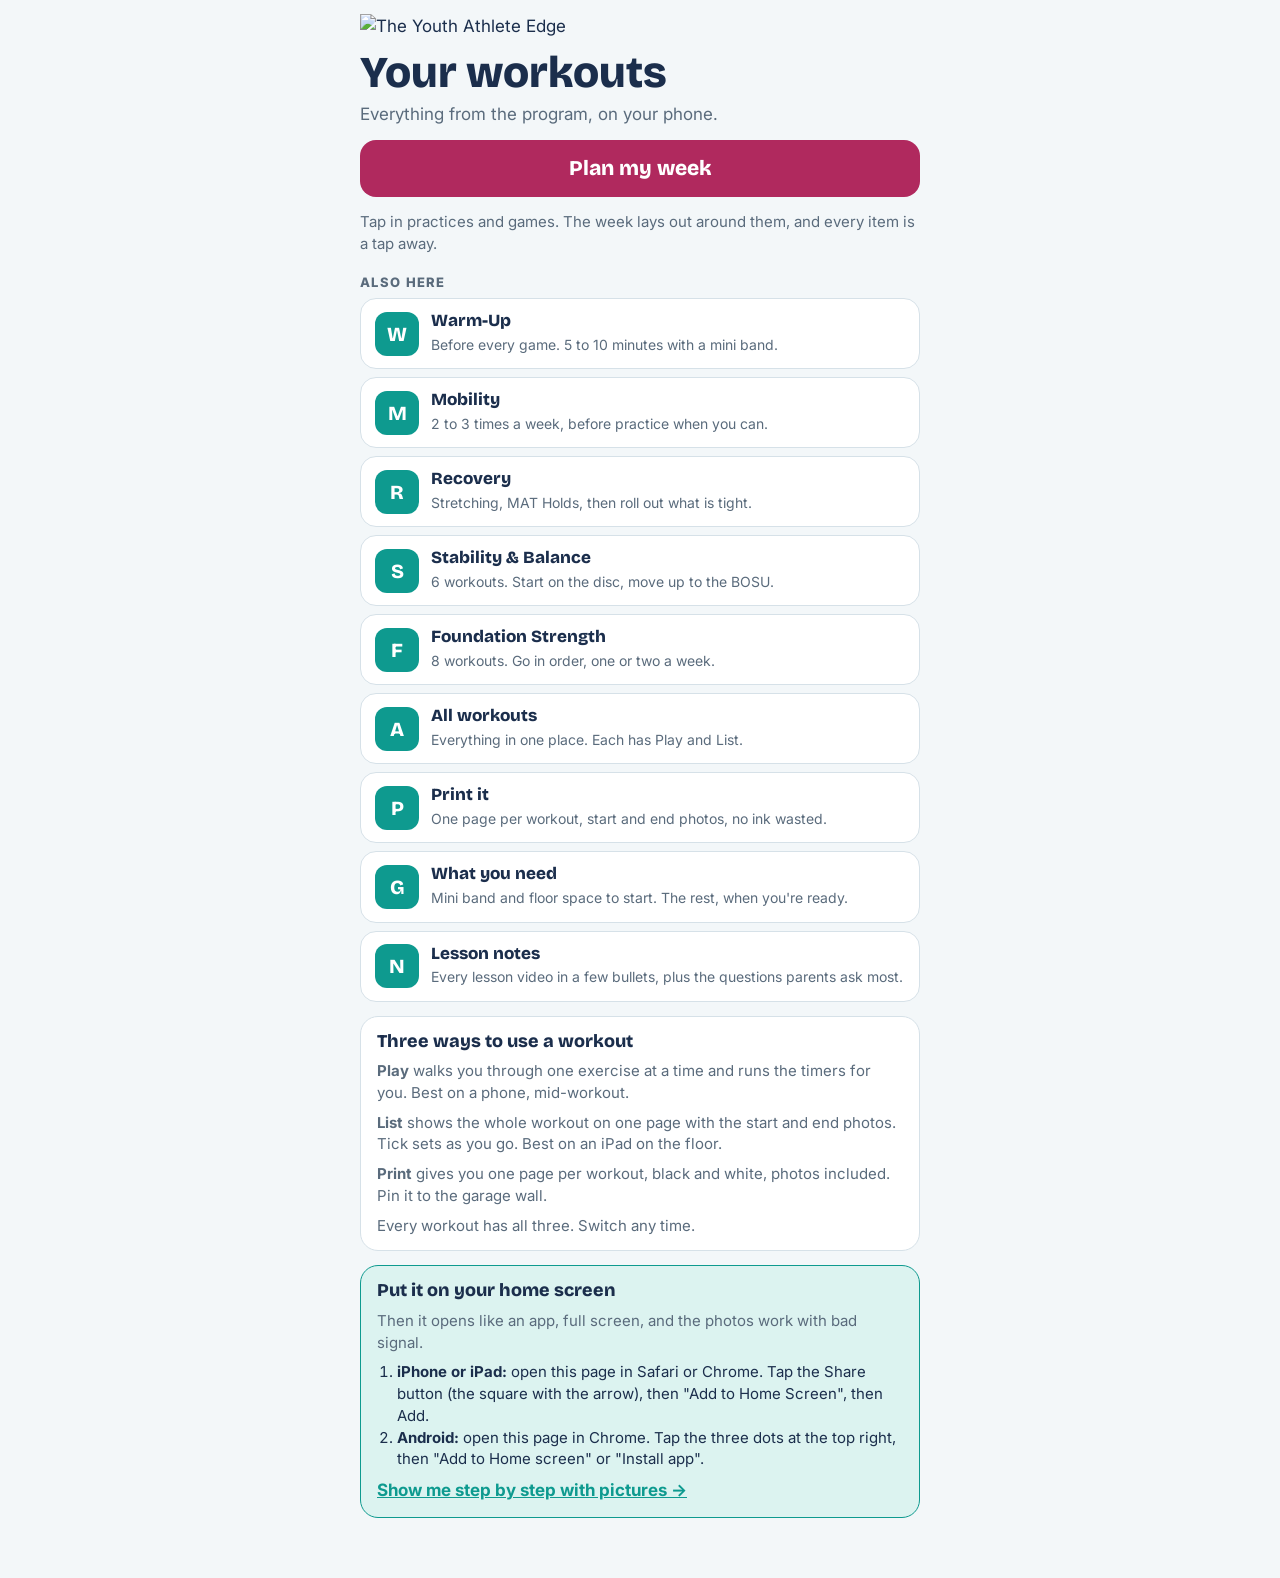
==== index.html @ 99992250 "Catalogue of the challenge materials, challenge data and exercise photos - docs/catalogue.md: what i" ====
<!doctype html>
<meta charset="utf-8">
<base target="_top">
<meta name="viewport" content="width=device-width, initial-scale=1, viewport-fit=cover">
<title>Youth Athlete Edge Workouts</title>
<link rel="manifest" href="manifest.json">
<meta name="theme-color" content="#0e9a8f">
<meta name="apple-mobile-web-app-capable" content="yes">
<meta name="apple-mobile-web-app-status-bar-style" content="default">
<meta name="apple-mobile-web-app-title" content="YAE">
<link rel="apple-touch-icon" href="icons/icon-180.png">
<link rel="preconnect" href="https://fonts.googleapis.com">
<link rel="stylesheet" href="https://fonts.googleapis.com/css2?family=Bricolage+Grotesque:opsz,wght@12..96,500;12..96,700;12..96,800&family=Inter:wght@400;500;600;700&display=swap">
<style>
/* Layout: one phone column. Sticky header with the group and workout pickers, then one card per exercise
   (or per circuit) that you work down; a rest timer appears inside the card you just ticked.
   Brand: Youth Athlete Edge. Navy ink, teal brand, coral for actions, yellow highlight. Bold condensed labels. */
:root{
  --bg:#f3f7f9; --card:#ffffff; --ink:#1b2e4c; --muted:#5a6b7c; --line:#d6e1e8;
  --brand:#0e9a8f; --brand-soft:#dcf3f0; --gold:#e6aa3e;
  --accent:#b0295e; --accent-ink:#ffffff; --accent-soft:#f7e3ea; --done:#0e9a8f; --done-soft:#dcf3f0;
  --display:"Bricolage Grotesque","Helvetica Neue",Arial,sans-serif;
  --body:"Inter","Helvetica Neue",Arial,sans-serif;
  --mono:"Inter","Helvetica Neue",Arial,sans-serif;
}
@media (prefers-color-scheme: dark){:root:not([data-theme="light"]){
  --bg:#0f1b2e; --card:#1b2b45; --ink:#eef4f8; --muted:#a4b4c4; --line:#2c3f5c;
  --brand:#4fcfc4; --brand-soft:#17403c; --gold:#f0c060;
  --accent:#e8558a; --accent-ink:#0f1b2e; --accent-soft:#3a1a2a; --done:#4fcfc4; --done-soft:#17403c; color-scheme:dark}}
:root[data-theme="dark"]{
  --bg:#0f1b2e; --card:#1b2b45; --ink:#eef4f8; --muted:#a4b4c4; --line:#2c3f5c;
  --brand:#4fcfc4; --brand-soft:#17403c; --gold:#f0c060;
  --accent:#e8558a; --accent-ink:#0f1b2e; --accent-soft:#3a1a2a; --done:#4fcfc4; --done-soft:#17403c; color-scheme:dark}
*{box-sizing:border-box}
body{margin:0;background:var(--bg);color:var(--ink);font:400 16px/1.5 var(--body);
  padding-left:max(16px,env(safe-area-inset-left,0px));padding-right:max(16px,env(safe-area-inset-right,0px));padding-block:0 120px}
body::before{content:"";position:fixed;inset:0 0 auto;height:env(safe-area-inset-top,0px);z-index:10;background:var(--bg)}
.wrap{max-width:560px;margin:0 auto;display:flex;flex-direction:column;gap:16px}
button{font:inherit;color:inherit;cursor:pointer}
button:focus-visible,a:focus-visible{outline:3px solid var(--accent);outline-offset:2px}

header.top{position:sticky;top:env(safe-area-inset-top,0px);z-index:5;background:var(--bg);padding-block:14px 10px;
  display:flex;flex-direction:column;gap:10px;border-bottom:1px solid var(--line)}
.eyebrow{font:700 12px/1.2 var(--mono);letter-spacing:.1em;text-transform:uppercase;color:var(--brand)}
.pick{display:flex;gap:6px;flex-wrap:wrap}
.pick button{border:1px solid var(--line);background:var(--card);border-radius:999px;padding:7px 12px;font:600 14px/1 var(--mono);letter-spacing:.06em;text-transform:uppercase}
.pick button[aria-pressed="true"]{background:var(--brand);color:#fff;border-color:var(--brand)}
.pick button.is-done::after{content:" ✓"}
.pick.nums{overflow-x:auto;flex-wrap:nowrap;padding-bottom:2px;scrollbar-width:none}
.pick.nums button{flex:none}
h1{font:800 clamp(28px,8vw,40px)/1.05 var(--display);margin:0;text-wrap:balance;letter-spacing:-.01em}
.toolrow{display:flex;gap:8px;align-items:center;flex-wrap:wrap}
.toolrow a.play{background:var(--accent);color:#fff;border-color:var(--accent)}
.toolrow a,.toolrow button.link{font:700 14px/1 var(--mono);letter-spacing:.06em;text-transform:uppercase;color:var(--brand);text-decoration:none;
  border:1px solid var(--line);background:var(--card);border-radius:999px;padding:8px 12px;display:inline-flex;gap:6px;align-items:center}

.intro{background:var(--card);border:1px solid var(--line);border-radius:18px;padding:14px 16px;display:flex;flex-direction:column;gap:10px}
.intro p{margin:0;color:var(--muted)}
.when{background:var(--brand-soft);color:var(--ink);border:1px solid var(--brand);border-radius:12px;padding:10px 12px;font-size:15px;line-height:1.4}
.when b{display:block;font:700 12px/1 var(--mono);letter-spacing:.12em;text-transform:uppercase;margin-bottom:4px;color:var(--brand)}
.intro p b{color:var(--ink)}
.plan{display:flex;flex-wrap:wrap;gap:6px}
.chip{font:600 14px/1 var(--mono);letter-spacing:.04em;background:var(--bg);border:1px solid var(--line);border-radius:8px;padding:6px 8px;font-variant-numeric:tabular-nums}
.chip.hot{background:var(--brand-soft);border-color:var(--brand);color:var(--brand)}
.gear{font-size:14px;color:var(--muted);margin:0}
.gear b{color:var(--ink)}

.ss{background:var(--card);border:1px solid var(--line);border-radius:20px;overflow:hidden}
.ss-head{display:flex;justify-content:space-between;align-items:baseline;padding:14px 16px 4px;gap:8px}
.ss-head h2{margin:0;font:800 18px/1.2 var(--display)}
.ss-head span{font-size:13px;color:var(--muted)}
.ss.complete{border-color:var(--done)}
.ss.complete .ss-head span{color:var(--done);font-weight:700}
.sec{padding:12px 16px 0;font:600 13px/1 var(--mono);letter-spacing:.12em;text-transform:uppercase;color:var(--muted)}
.ex{display:grid;grid-template-columns:minmax(0,1fr);gap:12px;padding:14px 16px;border-top:1px solid var(--line)}
.ex:first-of-type{border-top:0}
.ex .single{width:100%;aspect-ratio:16/9;object-fit:cover;border-radius:12px;background:var(--brand-soft)}
.pair{display:grid;grid-template-columns:1fr 1fr;gap:8px}
.pair figure{margin:0;position:relative}
.pair img{width:100%;height:auto;aspect-ratio:16/10;object-fit:cover;border-radius:12px;background:var(--brand-soft)}
.pair figcaption{position:absolute;left:6px;top:6px;font:700 10px/1 var(--mono);letter-spacing:.1em;text-transform:uppercase;
  background:rgba(20,38,58,.78);color:#fff;padding:4px 6px;border-radius:5px}
.ex .info{min-width:0;display:flex;flex-direction:column;gap:8px}
.ex h3{margin:0;font:700 17px/1.25 var(--display)}
.code{display:inline-block;font:700 14px/1 var(--mono);color:#fff;background:var(--accent);border-radius:6px;padding:4px 6px;margin-right:8px;letter-spacing:.04em;vertical-align:2px}
.meta{display:flex;flex-wrap:wrap;gap:6px}
.note{font-size:14px;color:var(--muted);margin:0}
.row{display:flex;flex-wrap:wrap;align-items:center;justify-content:space-between;gap:8px}
.sets{display:flex;gap:8px;flex-wrap:wrap}
.sets button{min-width:44px;height:44px;padding:0 12px;border-radius:12px;border:2px solid var(--line);background:var(--bg);font:600 14px/1 var(--mono);white-space:nowrap}
.sets button[aria-pressed="true"]{background:var(--done);border-color:var(--done);color:#fff}
.links{display:flex;gap:12px;flex-wrap:wrap}
.swaprow{display:flex;flex-direction:column;gap:4px;align-items:flex-start}
.swaprow small{font-size:12px;color:var(--brand);font-weight:700}
.swap{border:1px dashed var(--brand);background:transparent;color:var(--brand);border-radius:999px;padding:8px 12px;font:700 13px/1.2 var(--mono);letter-spacing:.04em;text-align:left}
.swap.on{background:var(--brand);color:#fff;border-style:solid}
.ex.swapped .code{background:var(--brand)}
.demo{font-weight:700;font-size:14px;color:var(--accent);text-decoration:none;display:inline-flex;align-items:center;gap:6px;border:0;background:none;padding:6px 0}
.demo.alt{color:var(--brand)}
.embed{grid-column:1/-1;aspect-ratio:16/9;max-width:100%;border-radius:12px;overflow:hidden;background:#000}
.embed iframe{width:100%;height:100%;border:0}
.intro-embed{margin-top:-2px}

.finish{border:0;background:var(--accent);color:var(--accent-ink);border-radius:12px;padding:18px;font:700 19px/1 var(--mono);letter-spacing:.12em;text-transform:uppercase}
.finish:disabled{opacity:.45;cursor:default}
.week{text-align:center;color:var(--muted);font-size:14px;margin:0}
.week b{color:var(--brand)}
.done-card{background:var(--done-soft);border:1px solid var(--done);border-radius:20px;padding:20px;display:flex;flex-direction:column;gap:6px}
.done-card h2{margin:0;font:800 26px/1.1 var(--display);color:var(--brand)}
.done-card p{margin:0}
.done-card button{align-self:flex-start;border:1px solid var(--brand);background:transparent;color:var(--brand);border-radius:10px;padding:8px 12px;font-weight:700;margin-top:6px}

.rest{grid-column:1/-1;position:relative;overflow:hidden;background:var(--brand);color:#fff;border-radius:14px;
  padding:14px 14px 12px;display:flex;align-items:center;gap:12px;flex-wrap:wrap}
.restwrap .rest{border-radius:20px;padding:18px 16px 16px}
.restwrap .rest .t{font-size:52px}
.rest.hold{background:var(--ink)}
.rest .t{font:700 40px/1 var(--mono);font-variant-numeric:tabular-nums;min-width:2.4ch}
.rest .lbl{flex:1;min-width:120px;font-size:14px;font-weight:700}
.rest .lbl small{display:block;opacity:.8;font-weight:400}
.rest .btns{display:flex;gap:8px;flex:none}
.rest button{border:1px solid currentColor;background:transparent;color:inherit;border-radius:12px;padding:10px 14px;font-weight:700;white-space:nowrap}
.bar{position:absolute;left:0;top:0;height:4px;background:var(--gold);transition:width 1s linear}
.nudge{background:var(--card);border:1px solid var(--line);border-radius:20px;padding:14px 16px;display:flex;flex-direction:column;gap:6px}
.nudge b{font:700 12px/1 var(--mono);letter-spacing:.12em;text-transform:uppercase;color:var(--brand)}
.nudge>a{font:800 22px/1.1 var(--display);color:var(--ink);text-decoration:none}
.nudge small{color:var(--muted);font-size:14px}
.nudge .minis{display:flex;gap:8px;flex-wrap:wrap;margin-top:4px}
.nudge .minis a{font:700 13px/1 var(--mono);letter-spacing:.06em;text-transform:uppercase;color:var(--brand);text-decoration:none;border:1px solid var(--line);border-radius:999px;padding:7px 10px}
.howto{background:var(--card);border:1px solid var(--line);border-radius:20px;padding:16px 18px;display:flex;flex-direction:column;gap:8px}
.howto h2{margin:0;font:800 20px/1.15 var(--display)}
.howto ol{margin:0;padding-left:20px;display:flex;flex-direction:column;gap:6px;font-size:15px}
.howto ol b{font-family:var(--mono);font-weight:700;letter-spacing:.04em}
.howto .got{align-self:flex-start;border:0;background:var(--brand);color:#fff;border-radius:12px;padding:10px 16px;font-weight:700;margin-top:4px}
.howto-link{align-self:flex-start;border:0;background:none;color:var(--accent);font-weight:700;padding:0;text-decoration:underline}
.err{background:var(--accent-soft);border-radius:14px;padding:14px}
@media (prefers-reduced-motion:reduce){.bar{transition:none}}
a.back{font:700 13px/1 var(--body,var(--mono));letter-spacing:.06em;text-transform:uppercase;color:var(--brand);text-decoration:none;display:inline-block;margin-bottom:4px}
</style>

<div class="wrap">
  <header class="top">
    <a class="back" href="start.html">← Home</a>
    <span class="eyebrow" id="eyebrow">Youth Athlete Edge</span>
    <div class="pick nums" id="groupPick" aria-label="Workout type"></div>
    <h1 id="title">Loading…</h1>
    <div class="pick nums" id="workoutPick" aria-label="Workout"></div>
  </header>

  <section id="nudge"></section>
  <section id="howto"></section>
  <section class="intro" id="intro"></section>
  <main id="workout" class="wrap" style="gap:14px"></main>
  <p class="week" id="week"></p>
</div>

<script>
const EMBED_OK=!/claude|anthropic/i.test(location.hostname) && location.protocol!=='file:';
const state={data:null,group:null,workout:null,lock:'none',open:new Set(),justOpened:null};
const $=s=>document.querySelector(s);
const store={
  get(k,d){try{const v=localStorage.getItem(k);return v?JSON.parse(v):d}catch(e){return d}},
  set(k,v){try{localStorage.setItem(k,JSON.stringify(v))}catch(e){}}
};
const key=()=>`yae:${state.workout}`;
function weekStart(){const d=new Date();d.setHours(0,0,0,0);d.setDate(d.getDate()-((d.getDay()+6)%7));return d.getTime()}
function weekLog(){return store.get('yae:log',[]).filter(t=>t.t>=weekStart()&&t.id!=='recovery')}
function esc(s){return String(s??'').replace(/[&<>"]/g,c=>({'&':'&amp;','<':'&lt;','>':'&gt;','"':'&quot;'}[c]))}
function groupOf(id){return state.data.groups.find(g=>g.id===id)}
function workoutOf(id){for(const g of state.data.groups){const w=g.workouts.find(w=>w.id===id);if(w)return w}return null}
function shortName(w,g){const m=w.name.match(/(\d+)$/);return g.workouts.length>1&&m?m[1]:w.name}

// Equipment, worked out from the exercise names so the list never drifts from the workout.
const GEAR=[[/bosu/i,'BOSU'],[/dyna disc|on disc/i,'Dyna Disc'],[/stability ball/i,'stability ball'],[/band/i,'band'],
  [/slider/i,'sliders'],[/med ball/i,'medicine ball'],[/foam roller/i,'foam roller'],[/deadlift|dumbbell/i,'dumbbells']];
function gearFor(w){const names=w.blocks.flatMap(b=>b.exercises.map(e=>e.name)).join(' ');return GEAR.filter(([re])=>re.test(names)).map(([,n])=>n)}

async function load(){
  if(state.data) return state.data;
  const r=await fetch('data/yae.json');
  if(!r.ok) throw new Error('did not load');
  return state.data=await r.json();
}
// "Next for you": the Foundation or Stability workout after the last one finished on this phone.
function nudgeHTML(d){
  const log=store.get('yae:log',[]);
  const last=[...log].reverse().find(x=>/^(foundation|stability)-/.test(x.id||''));
  const grp=g=>d.groups.find(x=>x.id===g);
  let id,why;
  if(!last){id='foundation-1';why='Nothing done yet on this phone. Start with Foundation 1, or do the ten-minute first session.'}
  else{const [g,n]=last.id.split('-');const list=grp(g).workouts;const i=list.findIndex(w=>w.id===last.id);id=list[(i+1)%list.length].id;
    const when=new Date(last.t);const days=Math.round((Date.now()-last.t)/864e5);
    why=`You did ${esc(last.name)} ${days===0?'today':days===1?'yesterday':days+' days ago'}.`}
  const w=workoutOf(id);
  return `<div class="nudge"><b>Next for you</b><a href="play.html#${esc(id)}">▶ ${esc(w.name)}</a><small>${why}</small>
    <span class="minis"><a href="start.html">Home</a><a href="week.html">My week</a><a href="gear.html">What you need</a></span></div>`;
}
function howtoHTML(w){
  if(store.get('yae:howto',false)) return `<button class="howto-link" data-howto="show">How this works</button>`;
  const c=w.blocks[0].exercises.map(e=>e.code), first=c[0], last=c[c.length-1], multi=w.blocks.length>1;
  const steps=w.circuit
    ?`<li>Do ${c.map(x=>`<b>${esc(x)}</b>`).join(', then ')}, one after the other. That's one round.</li>
      <li>After <b>${esc(last)}</b>, tap <b>Set 1</b> under ${esc(last)}. A rest timer appears below the circuit. Only the last exercise starts the timer.</li>
      <li>When it hits zero, go back to <b>${esc(first)}</b> for round 2.${multi?` Then do the same for <b>${esc(w.blocks[1].label)}</b>.`:''}</li>
      <li>Tap a set again to untick it. When every set is ticked, press Finish.</li>`
    :`<li>Do the exercises in order. Tap <b>Set 1</b> when you finish a set.</li>
      <li>Tap <b>Watch demo</b> if you forget how one goes.</li>
      <li>Tap a set again to untick it. When every set is ticked, press Finish.</li>`;
  return `<div class="howto"><h2>How this works</h2><ol>${steps}</ol><p style="margin:0;font-size:15px;color:var(--muted)">Rather be walked through it? Tap <b>Play it step by step</b> just below. Need paper? Tap <b>Print</b>.</p><button class="got" data-howto="hide">Got it</button></div>`;
}
function holdSeconds(e,w){
  const m=(e.note||'').match(/(\d+)(?:-(\d+))?[\s-]*(?:second|sec\b)/i)||(w.how||'').match(/hold each rep for (\d+)\s*second/i);
  return m?+(m[2]||m[1]):0;
}
function restHTML(){
  if(!rest) return '';
  return `<div class="rest ${rest.kind}" id="rest" role="timer" aria-live="off"><div class="bar" id="bar" style="width:${rest.total?100*(rest.total-rest.left)/rest.total:0}%"></div>
    <div class="t" id="tLeft">${Math.max(rest.left,0)}</div><div class="lbl">${rest.kind==='hold'?'Hold':'Rest'}<small>${esc(rest.label)}</small></div>
    <div class="btns">${rest.kind==='hold'?'':'<button data-rest="plus">+15s</button>'}<button data-rest="skip">${rest.kind==='hold'?'Stop':'Skip rest'}</button></div></div>`;
}

async function render(){
  let d;
  try{d=await load()}catch(e){$('#workout').innerHTML=`<div class="err">The workouts didn't load. Check your connection and refresh the page.</div>`;return}
  const g=groupOf(state.group), w=workoutOf(state.workout);
  $('#eyebrow').textContent=`Youth Athlete Edge · ${g.name}`;
  $('#title').textContent=w.name;
  $('#groupPick').innerHTML=state.lock==='none'?d.groups.map(x=>`<button aria-pressed="${x.id===g.id}" data-group="${x.id}">${esc(x.name)}</button>`).join(''):'';
  $('#workoutPick').innerHTML=(state.lock!=='workout'&&g.workouts.length>1)?g.workouts.map(x=>{
    const done=store.get(`yae:${x.id}`,{}).finished;
    return `<button aria-pressed="${x.id===w.id}" data-workout="${x.id}" class="${done?'is-done':''}">Workout ${esc(shortName(x,g))}</button>`}).join(''):'';

  const gear=gearFor(w);
  const swaps=store.get(key()+':swaps',{});
  const gv=g.video&&EMBED_OK?(state.openVid.intro===g.video?`<button class="demo" data-embed="${esc(g.video)}" data-code="intro">✕ Close video</button><div class="embed intro-embed"><iframe src="https://www.youtube-nocookie.com/embed/${esc(g.video)}?rel=0&modestbranding=1&playsinline=1&autoplay=1" title="${esc(g.name)} explained" allow="autoplay; encrypted-media; picture-in-picture" allowfullscreen></iframe></div>`:`<button class="demo" data-embed="${esc(g.video)}" data-code="intro">▶ Watch Michelle explain this</button>`):(g.video?`<a class="demo" href="https://www.youtube.com/watch?v=${esc(g.video)}" target="_blank" rel="noopener">▶ Watch Michelle explain this</a>`:'');
  $('#intro').innerHTML=`<div class="when"><b>When to do this</b>${esc(g.when||'')}</div>${gv}<div class="plan"><span class="chip hot">${esc(w.setsLabel)}</span>${w.reps?`<span class="chip hot">${esc(w.reps)} reps</span>`:''}${w.restLabel?`<span class="chip hot">Rest ${esc(w.restLabel)}</span>`:''}</div>
    <p><b>How:</b> ${esc(w.how)}</p>${w.when?`<p><b>When:</b> ${esc(w.when)}</p>`:''}${w.tip?`<p><b>Make it yours:</b> ${esc(w.tip)}</p>`:''}
    ${gear.length?`<p class="gear"><b>You need:</b> ${esc(gear.join(', '))}</p>`:''}
    <div class="toolrow">${(()=>{const d=w.blocks.flatMap(b=>b.exercises).filter(e=>e.swap&&e.swap.default);if(!d.length)return '';const on=d.every(e=>swaps[e.code]);return `<button class="link" data-swapall="${on?'off':'on'}">⇄ ${on?'Take the stability swaps out':`Add stability (swaps ${d.length})`}</button>`})()}<a href="play.html#${esc(w.id)}" class="play">▶ Play it step by step</a><a href="print.html#${esc(w.id)}" target="_blank" rel="noopener">🖨 Print this workout</a></div>`;
  $('#howto').innerHTML=howtoHTML(w);
  $('#nudge').innerHTML=state.lock==='none'?nudgeHTML(d):'';

  const saved=store.get(key(),{ticks:{}});
  let allDone=true, shownSec='';
  let html=w.blocks.map(s=>{
    const n=s.exercises.length, kind=n===2?'Superset':n>=3?'Circuit':'';
    const complete=s.exercises.every(e=>(saved.ticks[e.code]||[]).filter(Boolean).length>=w.sets);
    if(!complete) allDone=false;
    const head=w.circuit
      ?`<div class="ss-head"><h2>${s.label==='Circuit'?'Circuit':`${esc(s.label)} · ${kind}`}</h2><span>${complete?'Done':`${w.setsLabel}, back to back`}</span></div>`
      :(s.exercises[0].section&&s.exercises[0].section!==shownSec?(shownSec=s.exercises[0].section,`<div class="sec">${esc(shownSec)}</div>`):'');
    return `<section class="ss ${complete?'complete':''}">${head}`+
    s.exercises.map((e0,ei)=>{
      const sw=e0.swap, swapped=!!(sw&&swaps[e0.code]);
      const e=swapped?{...sw,code:e0.code}:e0;
      const t=saved.ticks[e.code]||[];
      const btns=Array.from({length:w.sets},(_,i)=>`<button aria-pressed="${!!t[i]}" aria-label="Set ${i+1} of ${esc(e.name)}" data-tick="${e.code}" data-i="${i}">Set ${i+1}</button>`).join('');
      const vids=[{label:'Watch demo',video:e.video,cls:''},...(e.alts||[]).map(a=>({label:a.label,video:a.video,cls:'alt'}))].filter(v=>v.video);
      const links=vids.length?vids.map(v=>EMBED_OK
        ?`<button class="demo ${v.cls}" data-embed="${esc(v.video)}" data-code="${e.code}">${state.openVid[e.code]===v.video?'✕ Close':'▶ '+esc(v.label)}</button>`
        :`<a class="demo ${v.cls}" href="https://www.youtube.com/watch?v=${esc(v.video)}" target="_blank" rel="noopener">▶ ${esc(v.label)}</a>`).join('')
        :`<span class="note">Demo video coming soon</span>`;
      const hold=holdSeconds(e,w);
      const pair=e.startPhoto&&e.endPhoto;
      const pic=pair
        ?`<div class="pair"><figure><img src="${esc(e.startPhoto)}" alt="Start position for ${esc(e.name)}" loading="lazy"><figcaption>Start</figcaption></figure><figure><img src="${esc(e.endPhoto)}" alt="End position for ${esc(e.name)}" loading="lazy"><figcaption>End</figcaption></figure></div>`
        :(e.photo?`<img class="single" src="${esc(e.photo)}" alt="${esc(e.name)}" loading="lazy">`:'');
      const vid=state.openVid[e.code];
      const swapBtn=sw?`<div class="swaprow"><button class="swap ${swapped?'on':''}" data-swap="${e.code}">⇄ ${swapped?`Back to ${esc(e0.name)}`:`Swap for stability: ${esc(sw.name)}`}</button>${swapped?`<small>Stability swap · from ${esc(sw.from||'Stability')}</small>`:''}</div>`:'';
      return `<div class="ex ${swapped?'swapped':''}" id="ex-${e.code}">
        ${pic}
        <div class="info"><h3><span class="code">${esc(e.code)}</span>${esc(e.name)}</h3>
          <div class="meta">${w.reps?`<span class="chip">${esc(w.reps)} reps</span>`:''}${e.note?`<span class="chip">${esc(e.note)}</span>`:''}</div>
          <div class="row"><div class="sets">${btns}${hold?`<button data-hold="${e.code}" data-sec="${hold}">⏱ ${hold}s hold</button>`:''}</div></div>
          <div class="links">${links}</div>${swapBtn}
        </div>
        ${vid&&EMBED_OK?`<div class="embed"><iframe src="https://www.youtube-nocookie.com/embed/${esc(vid)}?rel=0&modestbranding=1&playsinline=1${state.justOpened===e.code?'&autoplay=1':''}" title="${esc(e.name)} demo" allow="autoplay; encrypted-media; picture-in-picture" allowfullscreen></iframe></div>`:''}
        ${rest&&rest.kind==='hold'&&rest.code===e.code?restHTML():''}
        </div>`}).join('')+`</section>`+(rest&&rest.kind==='rest'&&rest.block===s.label?`<section class="restwrap">${restHTML()}</section>`:'')}).join('');
  state.justOpened=null;

  if(saved.finished){
    html=`<div class="done-card"><h2>${esc(w.name)} is done</h2><p>Nice work. Drink some water and stretch it out.</p><button data-reset="1">Do it again another day</button></div>`+html;
  }else{
    html+=`<button class="finish" id="finish" ${allDone?'':'disabled'}>${allDone?'Finish workout':'Tick every set to finish'}</button>`;
  }
  $('#workout').innerHTML=html;
  const log=weekLog();
  $('#week').innerHTML=`<b>${log.length}</b> workout${log.length===1?'':'s'} done this week`+(log.length?`: ${esc(log.map(x=>x.name).join(', '))}`:'');
}

let timer=null,rest=null;   // rest = {code, left, total, label, kind, ends} while a rest or hold timer is running
function beep(){
  try{const c=new (window.AudioContext||window.webkitAudioContext)();const g=c.createGain();g.connect(c.destination);g.gain.value=.25;
    const o=c.createOscillator();o.connect(g);o.frequency.value=880;o.start();o.stop(c.currentTime+.18);
    const o2=c.createOscillator();o2.connect(g);o2.frequency.value=1175;o2.start(c.currentTime+.22);o2.stop(c.currentTime+.45)}catch(e){}
  try{navigator.vibrate&&navigator.vibrate([150,80,150])}catch(e){}
}
// Counts on the clock, so a locked phone comes back to the right number.
function startRest(code,sec,label,kind='rest',block=null){
  clearInterval(timer);rest={code,block,left:sec,total:sec,label,kind,ends:Date.now()+sec*1000};
  timer=setInterval(()=>{rest.left=Math.ceil((rest.ends-Date.now())/1000);tick();if(rest.left<=0){beep();stopRest(true)}},250);
}
function tick(){
  const t=$('#tLeft'),b=$('#bar');if(!t||!rest)return;
  t.textContent=Math.max(rest.left,0);b.style.width=(rest.total?100*(rest.total-rest.left)/rest.total:0)+'%';
}
function stopRest(rerender){clearInterval(timer);timer=null;rest=null;if(rerender)render()}
state.openVid={};

document.addEventListener('visibilitychange',()=>{if(!document.hidden&&rest)tick()});
document.addEventListener('click',e=>{
  const b=e.target.closest('button');if(!b)return;
  if(b.dataset.group){const g=groupOf(b.dataset.group);state.group=g.id;state.workout=g.workouts[0].id;stopRest();render();return}
  if(b.dataset.workout){state.workout=b.dataset.workout;stopRest();render();return}
  if(b.dataset.tick){
    const w=workoutOf(state.workout);
    const s=store.get(key(),{ticks:{}});const arr=s.ticks[b.dataset.tick]||[];const i=+b.dataset.i;
    arr[i]=!arr[i];s.ticks[b.dataset.tick]=arr;store.set(key(),s);
    if(arr[i]){
      const grp=w.blocks.find(g=>g.exercises.some(x=>x.code===b.dataset.tick));
      const ex=grp.exercises.find(x=>x.code===b.dataset.tick);
      const last=grp.exercises[grp.exercises.length-1].code===ex.code;
      const secs=last?+w.restSeconds||0:0;
      if(secs>0){
        const more=i+1<w.sets;
        startRest(ex.code,secs,w.circuit
          ?(more?`Round ${i+1}${grp.label==='Circuit'?'':' of '+grp.label} done · then back to ${grp.exercises[0].code} for round ${i+2}`:`Round ${i+1}${grp.label==='Circuit'?'':' of '+grp.label} done · that was the last one`)
          :(more?`Set ${i+1} done · then set ${i+2}`:`Set ${i+1} done · last one`),'rest',grp.label);
      }
    }
    render();return;
  }
  if(b.dataset.hold){startRest(b.dataset.hold,+b.dataset.sec,'Hold it steady','hold');render();return}
  if(b.dataset.rest){
    if(b.dataset.rest==='skip'){stopRest(true);return}
    if(rest){rest.ends+=15000;rest.total+=15;rest.left+=15;tick()}return;
  }
  if(b.dataset.howto){store.set('yae:howto',b.dataset.howto==='hide');render();return}
  if(b.dataset.embed){
    const c=b.dataset.code;
    if(state.openVid[c]===b.dataset.embed)delete state.openVid[c];else{state.openVid[c]=b.dataset.embed;state.justOpened=c}
    render();return;
  }
  if(b.dataset.swap){const sw=store.get(key()+':swaps',{});sw[b.dataset.swap]=!sw[b.dataset.swap];store.set(key()+':swaps',sw);delete state.openVid[b.dataset.swap];render();return}
  if(b.dataset.swapall){const w=workoutOf(state.workout);const sw=store.get(key()+':swaps',{});
    w.blocks.flatMap(x=>x.exercises).filter(e=>e.swap&&e.swap.default).forEach(e=>{sw[e.code]=b.dataset.swapall==='on'});
    store.set(key()+':swaps',sw);render();return}
  if(b.dataset.reset){store.set(key(),{ticks:{}});stopRest();render();return}
  if(b.id==='finish'&&!b.disabled){
    const w=workoutOf(state.workout);
    const s=store.get(key(),{ticks:{}});s.finished=Date.now();store.set(key(),s);
    const log=store.get('yae:log',[]);log.push({t:Date.now(),id:w.id,name:w.name});store.set('yae:log',log.slice(-200));
    stopRest();render();window.scrollTo({top:0,behavior:'smooth'});return;
  }
});
// #foundation-1 in a lesson link shows only that workout. #foundation shows the eight Foundation workouts with a picker.
// #all shows everything. No hash at all means someone typed the bare address, so send them to the home page.
if(!location.hash&&window.top===window.self)location.replace('start.html');
async function readHash(){
  const d=await load();
  const h=decodeURIComponent(location.hash.replace(/^#/,'')).toLowerCase();
  const w=workoutOf(h), g=groupOf(h);
  if(w){state.group=w.group;state.workout=w.id;state.lock='workout'}
  else if(g){state.group=g.id;state.workout=g.workouts[0].id;state.lock='group'}
  else{state.group=d.groups[0].id;state.workout=d.groups[0].workouts[0].id;state.lock='none'}
}
readHash().then(render);
window.addEventListener('hashchange',()=>{readHash().then(()=>{stopRest();render()})});
</script>
<script>if('serviceWorker' in navigator&&location.protocol==='https:')navigator.serviceWorker.register('sw.js').catch(()=>{});</script>
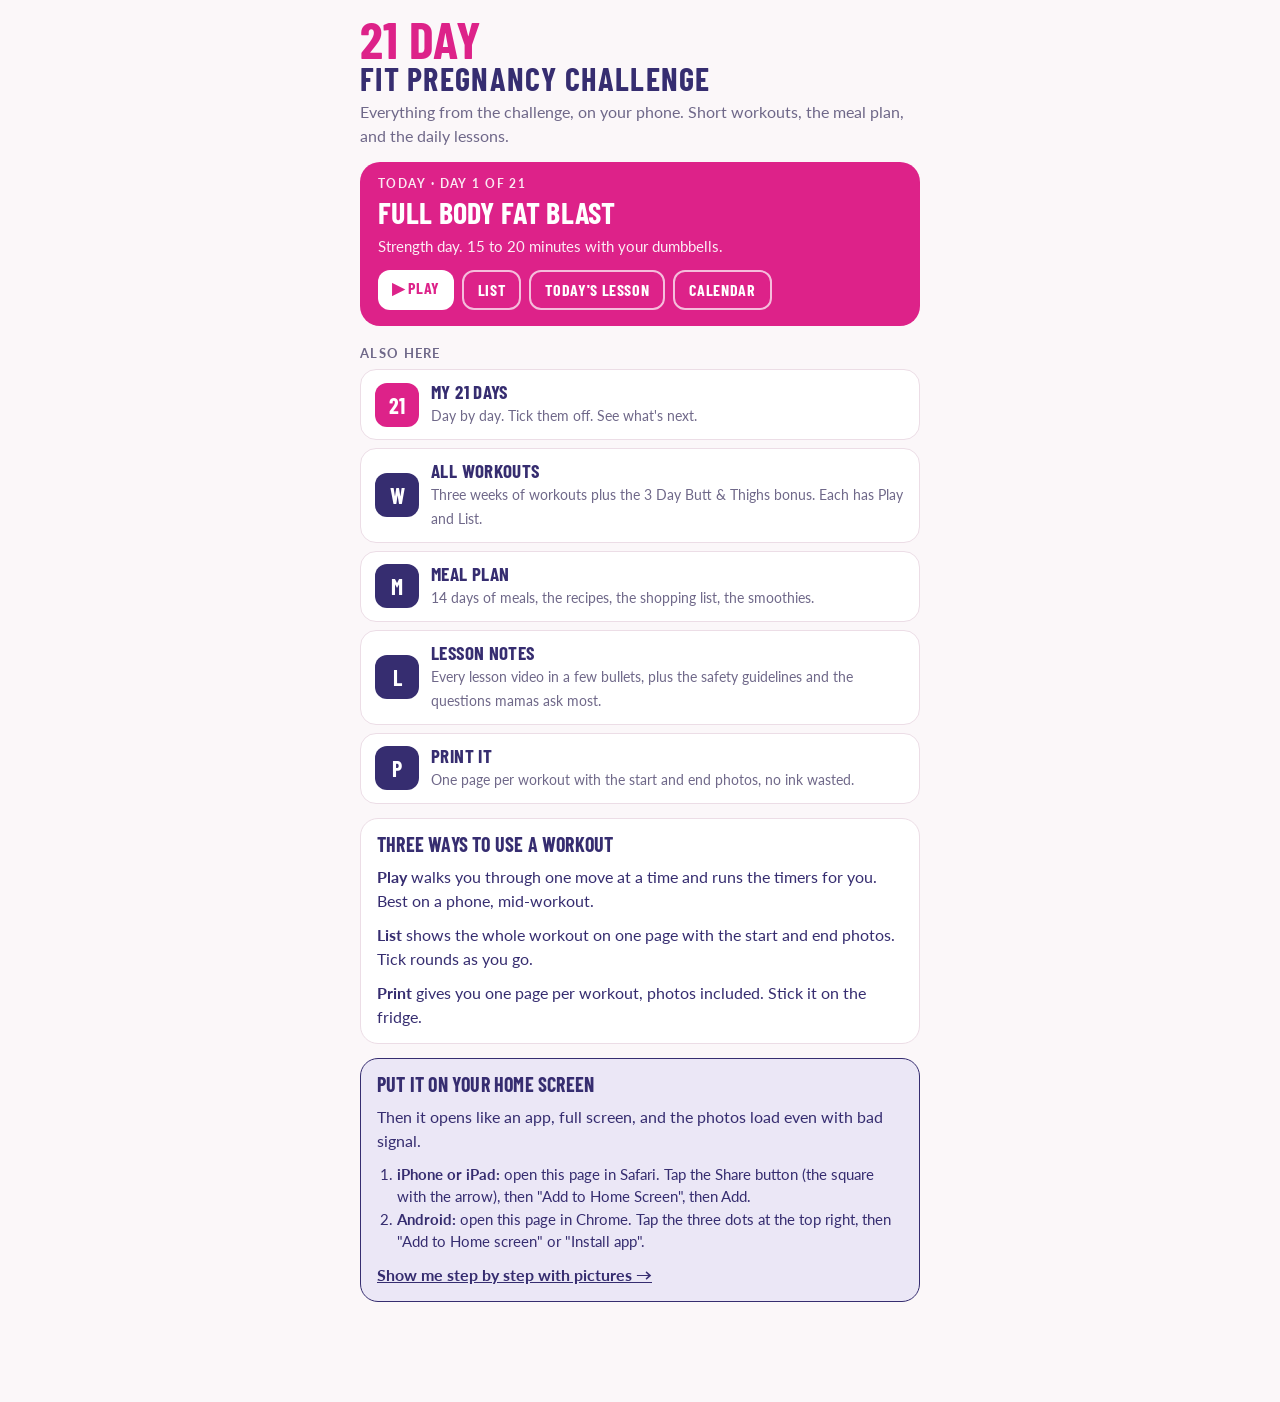
==== commit 7bf755fa: "21 Day Challenge player: calendar, list, play, meals, lessons, print, install - app.css and app.js s" ====
--- a/index.html
+++ b/index.html
@@ -2,147 +2,87 @@
 <meta charset="utf-8">
 <base target="_top">
 <meta name="viewport" content="width=device-width, initial-scale=1, viewport-fit=cover">
-<title>Youth Athlete Edge Workouts</title>
+<title>Workouts · 21 Day Fit Pregnancy Challenge</title>
 <link rel="manifest" href="manifest.json">
-<meta name="theme-color" content="#0e9a8f">
+<meta name="theme-color" content="#dd2289">
 <meta name="apple-mobile-web-app-capable" content="yes">
 <meta name="apple-mobile-web-app-status-bar-style" content="default">
-<meta name="apple-mobile-web-app-title" content="YAE">
+<meta name="apple-mobile-web-app-title" content="21 Day">
 <link rel="apple-touch-icon" href="icons/icon-180.png">
 <link rel="preconnect" href="https://fonts.googleapis.com">
-<link rel="stylesheet" href="https://fonts.googleapis.com/css2?family=Bricolage+Grotesque:opsz,wght@12..96,500;12..96,700;12..96,800&family=Inter:wght@400;500;600;700&display=swap">
+<link rel="stylesheet" href="https://fonts.googleapis.com/css2?family=Barlow+Condensed:wght@500;600;700&family=Lato:wght@400;700&display=swap">
+<link rel="stylesheet" href="app.css">
 <style>
-/* Layout: one phone column. Sticky header with the group and workout pickers, then one card per exercise
-   (or per circuit) that you work down; a rest timer appears inside the card you just ticked.
-   Brand: Youth Athlete Edge. Navy ink, teal brand, coral for actions, yellow highlight. Bold condensed labels. */
-:root{
-  --bg:#f3f7f9; --card:#ffffff; --ink:#1b2e4c; --muted:#5a6b7c; --line:#d6e1e8;
-  --brand:#0e9a8f; --brand-soft:#dcf3f0; --gold:#e6aa3e;
-  --accent:#b0295e; --accent-ink:#ffffff; --accent-soft:#f7e3ea; --done:#0e9a8f; --done-soft:#dcf3f0;
-  --display:"Bricolage Grotesque","Helvetica Neue",Arial,sans-serif;
-  --body:"Inter","Helvetica Neue",Arial,sans-serif;
-  --mono:"Inter","Helvetica Neue",Arial,sans-serif;
-}
-@media (prefers-color-scheme: dark){:root:not([data-theme="light"]){
-  --bg:#0f1b2e; --card:#1b2b45; --ink:#eef4f8; --muted:#a4b4c4; --line:#2c3f5c;
-  --brand:#4fcfc4; --brand-soft:#17403c; --gold:#f0c060;
-  --accent:#e8558a; --accent-ink:#0f1b2e; --accent-soft:#3a1a2a; --done:#4fcfc4; --done-soft:#17403c; color-scheme:dark}}
-:root[data-theme="dark"]{
-  --bg:#0f1b2e; --card:#1b2b45; --ink:#eef4f8; --muted:#a4b4c4; --line:#2c3f5c;
-  --brand:#4fcfc4; --brand-soft:#17403c; --gold:#f0c060;
-  --accent:#e8558a; --accent-ink:#0f1b2e; --accent-soft:#3a1a2a; --done:#4fcfc4; --done-soft:#17403c; color-scheme:dark}
-*{box-sizing:border-box}
-body{margin:0;background:var(--bg);color:var(--ink);font:400 16px/1.5 var(--body);
-  padding-left:max(16px,env(safe-area-inset-left,0px));padding-right:max(16px,env(safe-area-inset-right,0px));padding-block:0 120px}
+/* List view: the whole workout on one page. Sticky header with week and workout pickers, then one
+   card per circuit that you work down; a rest timer appears under the circuit you just ticked.
+   Links: index.html#w1-arms shows one workout, #week-1 a week with its picker, #all everything. */
 body::before{content:"";position:fixed;inset:0 0 auto;height:env(safe-area-inset-top,0px);z-index:10;background:var(--bg)}
-.wrap{max-width:560px;margin:0 auto;display:flex;flex-direction:column;gap:16px}
-button{font:inherit;color:inherit;cursor:pointer}
-button:focus-visible,a:focus-visible{outline:3px solid var(--accent);outline-offset:2px}
-
-header.top{position:sticky;top:env(safe-area-inset-top,0px);z-index:5;background:var(--bg);padding-block:14px 10px;
-  display:flex;flex-direction:column;gap:10px;border-bottom:1px solid var(--line)}
-.eyebrow{font:700 12px/1.2 var(--mono);letter-spacing:.1em;text-transform:uppercase;color:var(--brand)}
-.pick{display:flex;gap:6px;flex-wrap:wrap}
-.pick button{border:1px solid var(--line);background:var(--card);border-radius:999px;padding:7px 12px;font:600 14px/1 var(--mono);letter-spacing:.06em;text-transform:uppercase}
-.pick button[aria-pressed="true"]{background:var(--brand);color:#fff;border-color:var(--brand)}
-.pick button.is-done::after{content:" ✓"}
-.pick.nums{overflow-x:auto;flex-wrap:nowrap;padding-bottom:2px;scrollbar-width:none}
-.pick.nums button{flex:none}
-h1{font:800 clamp(28px,8vw,40px)/1.05 var(--display);margin:0;text-wrap:balance;letter-spacing:-.01em}
-.toolrow{display:flex;gap:8px;align-items:center;flex-wrap:wrap}
-.toolrow a.play{background:var(--accent);color:#fff;border-color:var(--accent)}
-.toolrow a,.toolrow button.link{font:700 14px/1 var(--mono);letter-spacing:.06em;text-transform:uppercase;color:var(--brand);text-decoration:none;
-  border:1px solid var(--line);background:var(--card);border-radius:999px;padding:8px 12px;display:inline-flex;gap:6px;align-items:center}
-
+header.top{position:sticky;top:env(safe-area-inset-top,0px);z-index:5;background:var(--bg);padding-block:14px 10px;display:flex;flex-direction:column;gap:10px;border-bottom:1px solid var(--line)}
 .intro{background:var(--card);border:1px solid var(--line);border-radius:18px;padding:14px 16px;display:flex;flex-direction:column;gap:10px}
 .intro p{margin:0;color:var(--muted)}
-.when{background:var(--brand-soft);color:var(--ink);border:1px solid var(--brand);border-radius:12px;padding:10px 12px;font-size:15px;line-height:1.4}
-.when b{display:block;font:700 12px/1 var(--mono);letter-spacing:.12em;text-transform:uppercase;margin-bottom:4px;color:var(--brand)}
 .intro p b{color:var(--ink)}
 .plan{display:flex;flex-wrap:wrap;gap:6px}
-.chip{font:600 14px/1 var(--mono);letter-spacing:.04em;background:var(--bg);border:1px solid var(--line);border-radius:8px;padding:6px 8px;font-variant-numeric:tabular-nums}
-.chip.hot{background:var(--brand-soft);border-color:var(--brand);color:var(--brand)}
-.gear{font-size:14px;color:var(--muted);margin:0}
-.gear b{color:var(--ink)}
-
 .ss{background:var(--card);border:1px solid var(--line);border-radius:20px;overflow:hidden}
 .ss-head{display:flex;justify-content:space-between;align-items:baseline;padding:14px 16px 4px;gap:8px}
-.ss-head h2{margin:0;font:800 18px/1.2 var(--display)}
+.ss-head h2{margin:0;font-size:20px}
 .ss-head span{font-size:13px;color:var(--muted)}
 .ss.complete{border-color:var(--done)}
 .ss.complete .ss-head span{color:var(--done);font-weight:700}
-.sec{padding:12px 16px 0;font:600 13px/1 var(--mono);letter-spacing:.12em;text-transform:uppercase;color:var(--muted)}
 .ex{display:grid;grid-template-columns:minmax(0,1fr);gap:12px;padding:14px 16px;border-top:1px solid var(--line)}
 .ex:first-of-type{border-top:0}
-.ex .single{width:100%;aspect-ratio:16/9;object-fit:cover;border-radius:12px;background:var(--brand-soft)}
 .pair{display:grid;grid-template-columns:1fr 1fr;gap:8px}
 .pair figure{margin:0;position:relative}
-.pair img{width:100%;height:auto;aspect-ratio:16/10;object-fit:cover;border-radius:12px;background:var(--brand-soft)}
-.pair figcaption{position:absolute;left:6px;top:6px;font:700 10px/1 var(--mono);letter-spacing:.1em;text-transform:uppercase;
-  background:rgba(20,38,58,.78);color:#fff;padding:4px 6px;border-radius:5px}
+.pair img{width:100%;height:auto;aspect-ratio:16/13;object-fit:cover;border-radius:12px;background:var(--brand-soft)}
+.pair figcaption{position:absolute;left:6px;top:6px;font:700 11px/1 var(--display);letter-spacing:.08em;text-transform:uppercase;background:rgba(54,45,112,.82);color:#fff;padding:4px 7px;border-radius:5px}
 .ex .info{min-width:0;display:flex;flex-direction:column;gap:8px}
-.ex h3{margin:0;font:700 17px/1.25 var(--display)}
-.code{display:inline-block;font:700 14px/1 var(--mono);color:#fff;background:var(--accent);border-radius:6px;padding:4px 6px;margin-right:8px;letter-spacing:.04em;vertical-align:2px}
+.ex h3{margin:0;font:700 22px/1.1 var(--display);text-transform:uppercase;letter-spacing:.01em}
+.code{display:inline-block;font:700 14px/1 var(--display);color:var(--accent-ink);background:var(--accent);border-radius:6px;padding:4px 7px;margin-right:8px;letter-spacing:.04em;vertical-align:3px}
 .meta{display:flex;flex-wrap:wrap;gap:6px}
-.note{font-size:14px;color:var(--muted);margin:0}
+.cue{font-size:14px;color:var(--muted);margin:0}
+.cue b{color:var(--brand);font-family:var(--display);text-transform:uppercase;letter-spacing:.06em;font-size:12px;margin-right:4px}
 .row{display:flex;flex-wrap:wrap;align-items:center;justify-content:space-between;gap:8px}
 .sets{display:flex;gap:8px;flex-wrap:wrap}
-.sets button{min-width:44px;height:44px;padding:0 12px;border-radius:12px;border:2px solid var(--line);background:var(--bg);font:600 14px/1 var(--mono);white-space:nowrap}
-.sets button[aria-pressed="true"]{background:var(--done);border-color:var(--done);color:#fff}
+.sets button{min-width:48px;height:44px;padding:0 12px;border-radius:12px;border:2px solid var(--line);background:var(--bg);font:700 15px/1 var(--display);letter-spacing:.04em;text-transform:uppercase;white-space:nowrap}
+.sets button[aria-pressed="true"]{background:var(--done);border-color:var(--done);color:var(--accent-ink)}
 .links{display:flex;gap:12px;flex-wrap:wrap}
-.swaprow{display:flex;flex-direction:column;gap:4px;align-items:flex-start}
-.swaprow small{font-size:12px;color:var(--brand);font-weight:700}
-.swap{border:1px dashed var(--brand);background:transparent;color:var(--brand);border-radius:999px;padding:8px 12px;font:700 13px/1.2 var(--mono);letter-spacing:.04em;text-align:left}
-.swap.on{background:var(--brand);color:#fff;border-style:solid}
-.ex.swapped .code{background:var(--brand)}
 .demo{font-weight:700;font-size:14px;color:var(--accent);text-decoration:none;display:inline-flex;align-items:center;gap:6px;border:0;background:none;padding:6px 0}
-.demo.alt{color:var(--brand)}
 .embed{grid-column:1/-1;aspect-ratio:16/9;max-width:100%;border-radius:12px;overflow:hidden;background:#000}
 .embed iframe{width:100%;height:100%;border:0}
-.intro-embed{margin-top:-2px}
-
-.finish{border:0;background:var(--accent);color:var(--accent-ink);border-radius:12px;padding:18px;font:700 19px/1 var(--mono);letter-spacing:.12em;text-transform:uppercase}
+.finish{border:0;background:var(--accent);color:var(--accent-ink);border-radius:14px;padding:18px;font:700 22px/1 var(--display);letter-spacing:.06em;text-transform:uppercase}
 .finish:disabled{opacity:.45;cursor:default}
 .week{text-align:center;color:var(--muted);font-size:14px;margin:0}
-.week b{color:var(--brand)}
+.week b{color:var(--accent)}
 .done-card{background:var(--done-soft);border:1px solid var(--done);border-radius:20px;padding:20px;display:flex;flex-direction:column;gap:6px}
-.done-card h2{margin:0;font:800 26px/1.1 var(--display);color:var(--brand)}
-.done-card p{margin:0}
-.done-card button{align-self:flex-start;border:1px solid var(--brand);background:transparent;color:var(--brand);border-radius:10px;padding:8px 12px;font-weight:700;margin-top:6px}
-
-.rest{grid-column:1/-1;position:relative;overflow:hidden;background:var(--brand);color:#fff;border-radius:14px;
-  padding:14px 14px 12px;display:flex;align-items:center;gap:12px;flex-wrap:wrap}
+.done-card h2{margin:0;font-size:30px;color:var(--accent)}
+.done-card button{align-self:flex-start;border:1px solid var(--accent);background:transparent;color:var(--accent);border-radius:10px;padding:8px 12px;font-weight:700;margin-top:6px}
+.rest{grid-column:1/-1;position:relative;overflow:hidden;background:var(--brand);color:#fff;border-radius:14px;padding:14px 14px 12px;display:flex;align-items:center;gap:12px;flex-wrap:wrap}
 .restwrap .rest{border-radius:20px;padding:18px 16px 16px}
 .restwrap .rest .t{font-size:52px}
-.rest.hold{background:var(--ink)}
-.rest .t{font:700 40px/1 var(--mono);font-variant-numeric:tabular-nums;min-width:2.4ch}
+.rest.work{background:var(--accent);color:var(--accent-ink)}
+.rest .t{font:700 42px/1 var(--display);font-variant-numeric:tabular-nums;min-width:2.4ch}
 .rest .lbl{flex:1;min-width:120px;font-size:14px;font-weight:700}
-.rest .lbl small{display:block;opacity:.8;font-weight:400}
+.rest .lbl small{display:block;opacity:.85;font-weight:400}
 .rest .btns{display:flex;gap:8px;flex:none}
 .rest button{border:1px solid currentColor;background:transparent;color:inherit;border-radius:12px;padding:10px 14px;font-weight:700;white-space:nowrap}
 .bar{position:absolute;left:0;top:0;height:4px;background:var(--gold);transition:width 1s linear}
 .nudge{background:var(--card);border:1px solid var(--line);border-radius:20px;padding:14px 16px;display:flex;flex-direction:column;gap:6px}
-.nudge b{font:700 12px/1 var(--mono);letter-spacing:.12em;text-transform:uppercase;color:var(--brand)}
-.nudge>a{font:800 22px/1.1 var(--display);color:var(--ink);text-decoration:none}
+.nudge b{font:700 12px/1 var(--body);letter-spacing:.12em;text-transform:uppercase;color:var(--accent)}
+.nudge>a{font:700 26px/1 var(--display);color:var(--ink);text-decoration:none;text-transform:uppercase}
 .nudge small{color:var(--muted);font-size:14px}
 .nudge .minis{display:flex;gap:8px;flex-wrap:wrap;margin-top:4px}
-.nudge .minis a{font:700 13px/1 var(--mono);letter-spacing:.06em;text-transform:uppercase;color:var(--brand);text-decoration:none;border:1px solid var(--line);border-radius:999px;padding:7px 10px}
+.nudge .minis a{font:700 14px/1 var(--display);letter-spacing:.05em;text-transform:uppercase;color:var(--brand);text-decoration:none;border:1px solid var(--line);border-radius:999px;padding:7px 10px}
 .howto{background:var(--card);border:1px solid var(--line);border-radius:20px;padding:16px 18px;display:flex;flex-direction:column;gap:8px}
-.howto h2{margin:0;font:800 20px/1.15 var(--display)}
 .howto ol{margin:0;padding-left:20px;display:flex;flex-direction:column;gap:6px;font-size:15px}
-.howto ol b{font-family:var(--mono);font-weight:700;letter-spacing:.04em}
 .howto .got{align-self:flex-start;border:0;background:var(--brand);color:#fff;border-radius:12px;padding:10px 16px;font-weight:700;margin-top:4px}
 .howto-link{align-self:flex-start;border:0;background:none;color:var(--accent);font-weight:700;padding:0;text-decoration:underline}
-.err{background:var(--accent-soft);border-radius:14px;padding:14px}
 @media (prefers-reduced-motion:reduce){.bar{transition:none}}
-a.back{font:700 13px/1 var(--body,var(--mono));letter-spacing:.06em;text-transform:uppercase;color:var(--brand);text-decoration:none;display:inline-block;margin-bottom:4px}
 </style>
 
 <div class="wrap">
   <header class="top">
     <a class="back" href="start.html">← Home</a>
-    <span class="eyebrow" id="eyebrow">Youth Athlete Edge</span>
-    <div class="pick nums" id="groupPick" aria-label="Workout type"></div>
+    <span class="eyebrow" id="eyebrow">21 Day Fit Pregnancy Challenge</span>
+    <div class="pick nums" id="groupPick" aria-label="Week"></div>
     <h1 id="title">Loading…</h1>
     <div class="pick nums" id="workoutPick" aria-label="Workout"></div>
   </header>
@@ -154,167 +94,127 @@
   <p class="week" id="week"></p>
 </div>
 
+<script src="app.js"></script>
 <script>
-const EMBED_OK=!/claude|anthropic/i.test(location.hostname) && location.protocol!=='file:';
-const state={data:null,group:null,workout:null,lock:'none',open:new Set(),justOpened:null};
+const {store,esc,EMBED_OK}=C21;
+const state={group:null,workout:null,lock:'none',openVid:{},justOpened:null};
 const $=s=>document.querySelector(s);
-const store={
-  get(k,d){try{const v=localStorage.getItem(k);return v?JSON.parse(v):d}catch(e){return d}},
-  set(k,v){try{localStorage.setItem(k,JSON.stringify(v))}catch(e){}}
-};
-const key=()=>`yae:${state.workout}`;
+const key=()=>`c21:${state.workout}`;
 function weekStart(){const d=new Date();d.setHours(0,0,0,0);d.setDate(d.getDate()-((d.getDay()+6)%7));return d.getTime()}
-function weekLog(){return store.get('yae:log',[]).filter(t=>t.t>=weekStart()&&t.id!=='recovery')}
-function esc(s){return String(s??'').replace(/[&<>"]/g,c=>({'&':'&amp;','<':'&lt;','>':'&gt;','"':'&quot;'}[c]))}
-function groupOf(id){return state.data.groups.find(g=>g.id===id)}
-function workoutOf(id){for(const g of state.data.groups){const w=g.workouts.find(w=>w.id===id);if(w)return w}return null}
-function shortName(w,g){const m=w.name.match(/(\d+)$/);return g.workouts.length>1&&m?m[1]:w.name}
-
-// Equipment, worked out from the exercise names so the list never drifts from the workout.
-const GEAR=[[/bosu/i,'BOSU'],[/dyna disc|on disc/i,'Dyna Disc'],[/stability ball/i,'stability ball'],[/band/i,'band'],
-  [/slider/i,'sliders'],[/med ball/i,'medicine ball'],[/foam roller/i,'foam roller'],[/deadlift|dumbbell/i,'dumbbells']];
-function gearFor(w){const names=w.blocks.flatMap(b=>b.exercises.map(e=>e.name)).join(' ');return GEAR.filter(([re])=>re.test(names)).map(([,n])=>n)}
-
-async function load(){
-  if(state.data) return state.data;
-  const r=await fetch('data/yae.json');
-  if(!r.ok) throw new Error('did not load');
-  return state.data=await r.json();
-}
-// "Next for you": the Foundation or Stability workout after the last one finished on this phone.
+function weekLog(){return store.get('c21:log',[]).filter(t=>t.t>=weekStart())}
+const W=()=>C21.workoutOf(state.workout), G=()=>C21.weekOf(state.group);
+function shortName(w,g){const n=C21.weekWorkouts(g.id).indexOf(w)+1;return g.id===0?`Day ${n}`:w.name}
+
+// "Today" for this phone: the day on the challenge calendar, and the workout it carries.
 function nudgeHTML(d){
-  const log=store.get('yae:log',[]);
-  const last=[...log].reverse().find(x=>/^(foundation|stability)-/.test(x.id||''));
-  const grp=g=>d.groups.find(x=>x.id===g);
-  let id,why;
-  if(!last){id='foundation-1';why='Nothing done yet on this phone. Start with Foundation 1, or do the ten-minute first session.'}
-  else{const [g,n]=last.id.split('-');const list=grp(g).workouts;const i=list.findIndex(w=>w.id===last.id);id=list[(i+1)%list.length].id;
-    const when=new Date(last.t);const days=Math.round((Date.now()-last.t)/864e5);
-    why=`You did ${esc(last.name)} ${days===0?'today':days===1?'yesterday':days+' days ago'}.`}
-  const w=workoutOf(id);
-  return `<div class="nudge"><b>Next for you</b><a href="play.html#${esc(id)}">▶ ${esc(w.name)}</a><small>${why}</small>
-    <span class="minis"><a href="start.html">Home</a><a href="week.html">My week</a><a href="gear.html">What you need</a></span></div>`;
+  const n=C21.dayNumber(); const day=d.days.find(x=>x.day===n);
+  const done=C21.doneDays();
+  if(!day) return `<div class="nudge"><b>${n<1?'Before day 1':'After day 21'}</b><a href="calendar.html">Open the calendar</a><small>${n<1?'Your start date is in the future. Change it on the calendar if that is wrong.':'You finished the 21 days. Start again, or keep any workout you liked.'}</small></div>`;
+  const w=day.workout?C21.workoutOf(day.workout):null;
+  const title=w?w.name:(day.title||'Rest day');
+  return `<div class="nudge"><b>Today · Day ${n} of 21</b>${w?`<a href="play.html#${esc(w.id)}">▶ ${esc(title)}</a>`:`<a href="calendar.html">${esc(title)}</a>`}
+    <small>${done[n]?'Done. Nice.':w?(w.kind==='cardio'?'Cardio day. 15 to 20 minutes.':'Strength day. 15 to 20 minutes.'):(day.extra||'Walk, stretch, drink water.')}${day.lesson?` · <a href="lessons.html#${esc(day.lesson)}" style="color:var(--accent)">Today's lesson</a>`:''}</small>
+    <span class="minis"><a href="calendar.html">Calendar</a><a href="meals.html">Meal plan</a><a href="lessons.html">Lessons</a></span></div>`;
 }
 function howtoHTML(w){
-  if(store.get('yae:howto',false)) return `<button class="howto-link" data-howto="show">How this works</button>`;
+  if(store.get('c21:howto',false)) return `<button class="howto-link" data-howto="show">How this works</button>`;
   const c=w.blocks[0].exercises.map(e=>e.code), first=c[0], last=c[c.length-1], multi=w.blocks.length>1;
-  const steps=w.circuit
-    ?`<li>Do ${c.map(x=>`<b>${esc(x)}</b>`).join(', then ')}, one after the other. That's one round.</li>
-      <li>After <b>${esc(last)}</b>, tap <b>Set 1</b> under ${esc(last)}. A rest timer appears below the circuit. Only the last exercise starts the timer.</li>
-      <li>When it hits zero, go back to <b>${esc(first)}</b> for round 2.${multi?` Then do the same for <b>${esc(w.blocks[1].label)}</b>.`:''}</li>
-      <li>Tap a set again to untick it. When every set is ticked, press Finish.</li>`
-    :`<li>Do the exercises in order. Tap <b>Set 1</b> when you finish a set.</li>
-      <li>Tap <b>Watch demo</b> if you forget how one goes.</li>
-      <li>Tap a set again to untick it. When every set is ticked, press Finish.</li>`;
-  return `<div class="howto"><h2>How this works</h2><ol>${steps}</ol><p style="margin:0;font-size:15px;color:var(--muted)">Rather be walked through it? Tap <b>Play it step by step</b> just below. Need paper? Tap <b>Print</b>.</p><button class="got" data-howto="hide">Got it</button></div>`;
-}
-function holdSeconds(e,w){
-  const m=(e.note||'').match(/(\d+)(?:-(\d+))?[\s-]*(?:second|sec\b)/i)||(w.how||'').match(/hold each rep for (\d+)\s*second/i);
-  return m?+(m[2]||m[1]):0;
-}
+  const steps=w.kind==='cardio'
+    ?`<li>Tap <b>Go</b> on the first move. The timer runs, beeps, and you move on to the next one.</li>
+      <li>After the last move of a round, tap <b>Round 1</b> under it. Then start the next round from the top.</li>
+      <li>Rather be told what to do? Tap <b>Play it step by step</b>: it runs every timer for you.</li>`
+    :`<li>Do ${c.map(x=>`<b>${esc(x)}</b>`).join(', then ')}, one after the other. That's one round.</li>
+      <li>After <b>${esc(last)}</b>, tap <b>Round 1</b> under it. A rest timer appears below the circuit.</li>
+      <li>When it hits zero, back to <b>${esc(first)}</b> for round 2.${multi?` Then do the same for circuit <b>${esc(w.blocks[1].label)}</b>.`:''}</li>
+      <li>Tap a round again to untick it. When every round is ticked, press Finish.</li>`;
+  return `<div class="howto"><h2>How this works</h2><ol>${steps}</ol><p class="note">Rather be walked through it? Tap <b>Play it step by step</b> just below. Need paper? Tap <b>Print</b>.</p><button class="got" data-howto="hide">Got it</button></div>`;
+}
+function workSeconds(e,w){const m=(e.reps||'').match(/^(\d+)\s*s$/);return m?+m[1]:(w.kind==='cardio'?w.work||45:0)}
 function restHTML(){
   if(!rest) return '';
   return `<div class="rest ${rest.kind}" id="rest" role="timer" aria-live="off"><div class="bar" id="bar" style="width:${rest.total?100*(rest.total-rest.left)/rest.total:0}%"></div>
-    <div class="t" id="tLeft">${Math.max(rest.left,0)}</div><div class="lbl">${rest.kind==='hold'?'Hold':'Rest'}<small>${esc(rest.label)}</small></div>
-    <div class="btns">${rest.kind==='hold'?'':'<button data-rest="plus">+15s</button>'}<button data-rest="skip">${rest.kind==='hold'?'Stop':'Skip rest'}</button></div></div>`;
+    <div class="t" id="tLeft">${Math.max(rest.left,0)}</div><div class="lbl">${rest.kind==='work'?'Go':'Rest'}<small>${esc(rest.label)}</small></div>
+    <div class="btns">${rest.kind==='work'?'':'<button data-rest="plus">+15s</button>'}<button data-rest="skip">${rest.kind==='work'?'Stop':'Skip rest'}</button></div></div>`;
 }
 
 async function render(){
   let d;
-  try{d=await load()}catch(e){$('#workout').innerHTML=`<div class="err">The workouts didn't load. Check your connection and refresh the page.</div>`;return}
-  const g=groupOf(state.group), w=workoutOf(state.workout);
-  $('#eyebrow').textContent=`Youth Athlete Edge · ${g.name}`;
+  try{d=await C21.load()}catch(e){$('#workout').innerHTML=`<div class="err">The workouts didn't load. Check your connection and refresh the page.</div>`;return}
+  const g=G(), w=W();
+  $('#eyebrow').textContent=`21 Day Challenge · ${g.name}`;
   $('#title').textContent=w.name;
-  $('#groupPick').innerHTML=state.lock==='none'?d.groups.map(x=>`<button aria-pressed="${x.id===g.id}" data-group="${x.id}">${esc(x.name)}</button>`).join(''):'';
-  $('#workoutPick').innerHTML=(state.lock!=='workout'&&g.workouts.length>1)?g.workouts.map(x=>{
-    const done=store.get(`yae:${x.id}`,{}).finished;
-    return `<button aria-pressed="${x.id===w.id}" data-workout="${x.id}" class="${done?'is-done':''}">Workout ${esc(shortName(x,g))}</button>`}).join(''):'';
-
-  const gear=gearFor(w);
-  const swaps=store.get(key()+':swaps',{});
-  const gv=g.video&&EMBED_OK?(state.openVid.intro===g.video?`<button class="demo" data-embed="${esc(g.video)}" data-code="intro">✕ Close video</button><div class="embed intro-embed"><iframe src="https://www.youtube-nocookie.com/embed/${esc(g.video)}?rel=0&modestbranding=1&playsinline=1&autoplay=1" title="${esc(g.name)} explained" allow="autoplay; encrypted-media; picture-in-picture" allowfullscreen></iframe></div>`:`<button class="demo" data-embed="${esc(g.video)}" data-code="intro">▶ Watch Michelle explain this</button>`):(g.video?`<a class="demo" href="https://www.youtube.com/watch?v=${esc(g.video)}" target="_blank" rel="noopener">▶ Watch Michelle explain this</a>`:'');
-  $('#intro').innerHTML=`<div class="when"><b>When to do this</b>${esc(g.when||'')}</div>${gv}<div class="plan"><span class="chip hot">${esc(w.setsLabel)}</span>${w.reps?`<span class="chip hot">${esc(w.reps)} reps</span>`:''}${w.restLabel?`<span class="chip hot">Rest ${esc(w.restLabel)}</span>`:''}</div>
-    <p><b>How:</b> ${esc(w.how)}</p>${w.when?`<p><b>When:</b> ${esc(w.when)}</p>`:''}${w.tip?`<p><b>Make it yours:</b> ${esc(w.tip)}</p>`:''}
-    ${gear.length?`<p class="gear"><b>You need:</b> ${esc(gear.join(', '))}</p>`:''}
-    <div class="toolrow">${(()=>{const d=w.blocks.flatMap(b=>b.exercises).filter(e=>e.swap&&e.swap.default);if(!d.length)return '';const on=d.every(e=>swaps[e.code]);return `<button class="link" data-swapall="${on?'off':'on'}">⇄ ${on?'Take the stability swaps out':`Add stability (swaps ${d.length})`}</button>`})()}<a href="play.html#${esc(w.id)}" class="play">▶ Play it step by step</a><a href="print.html#${esc(w.id)}" target="_blank" rel="noopener">🖨 Print this workout</a></div>`;
+  $('#groupPick').innerHTML=state.lock==='none'?d.weeks.map(x=>`<button aria-pressed="${x.id===g.id}" data-group="${x.id}">${esc(x.name.replace('Bonus: ','Bonus '))}</button>`).join(''):'';
+  const ws=C21.weekWorkouts(g.id);
+  $('#workoutPick').innerHTML=(state.lock!=='workout'&&ws.length>1)?ws.map(x=>{
+    const done=store.get(`c21:${x.id}`,{}).finished;
+    return `<button aria-pressed="${x.id===w.id}" data-workout="${x.id}" class="${done?'is-done':''}">${esc(shortName(x,g))}</button>`}).join(''):'';
+
+  const lv=w.lessonVideo&&EMBED_OK?(state.openVid.intro===w.lessonVideo?`<button class="demo" data-embed="${esc(w.lessonVideo)}" data-code="intro">✕ Close video</button>${C21.yt(w.lessonVideo,w.name+' follow along',true)}`:`<button class="demo" data-embed="${esc(w.lessonVideo)}" data-code="intro">▶ Follow along with Michelle (video)</button>`):(w.lessonVideo?`<a class="demo" href="https://www.youtube.com/watch?v=${esc(w.lessonVideo)}" target="_blank" rel="noopener">▶ Follow along with Michelle (video)</a>`:'');
+  $('#intro').innerHTML=`<div class="plan"><span class="chip hot">${esc(w.setsLabel)}</span>${w.kind==='cardio'?`<span class="chip hot">${esc(String(w.work))} s each move</span>`:w.reps?`<span class="chip hot">${esc(w.reps)} reps</span>`:''}${w.restLabel?`<span class="chip hot">Rest ${esc(w.restLabel)}</span>`:''}</div>
+    <p><b>How:</b> ${esc(w.how)}</p>${w.gear?`<p><b>You need:</b> ${esc(w.gear)}</p>`:''}${w.todo?`<p class="todo">${esc(w.todo)}</p>`:''}${lv}
+    <div class="toolrow"><a href="play.html#${esc(w.id)}" class="play">▶ Play it step by step</a><a href="print.html#${esc(w.id)}" target="_blank" rel="noopener">🖨 Print</a></div>`;
   $('#howto').innerHTML=howtoHTML(w);
   $('#nudge').innerHTML=state.lock==='none'?nudgeHTML(d):'';
 
   const saved=store.get(key(),{ticks:{}});
-  let allDone=true, shownSec='';
+  let allDone=true;
   let html=w.blocks.map(s=>{
-    const n=s.exercises.length, kind=n===2?'Superset':n>=3?'Circuit':'';
+    const n=s.exercises.length, kind=n===2?'Superset':'Circuit';
     const complete=s.exercises.every(e=>(saved.ticks[e.code]||[]).filter(Boolean).length>=w.sets);
     if(!complete) allDone=false;
-    const head=w.circuit
-      ?`<div class="ss-head"><h2>${s.label==='Circuit'?'Circuit':`${esc(s.label)} · ${kind}`}</h2><span>${complete?'Done':`${w.setsLabel}, back to back`}</span></div>`
-      :(s.exercises[0].section&&s.exercises[0].section!==shownSec?(shownSec=s.exercises[0].section,`<div class="sec">${esc(shownSec)}</div>`):'');
+    const head=`<div class="ss-head"><h2>${s.label==='Circuit'?'The circuit':`Circuit ${esc(s.label)}`}</h2><span>${complete?'Done':`${esc(w.setsLabel)}, back to back`}</span></div>`;
     return `<section class="ss ${complete?'complete':''}">${head}`+
-    s.exercises.map((e0,ei)=>{
-      const sw=e0.swap, swapped=!!(sw&&swaps[e0.code]);
-      const e=swapped?{...sw,code:e0.code}:e0;
+    s.exercises.map(e=>{
       const t=saved.ticks[e.code]||[];
-      const btns=Array.from({length:w.sets},(_,i)=>`<button aria-pressed="${!!t[i]}" aria-label="Set ${i+1} of ${esc(e.name)}" data-tick="${e.code}" data-i="${i}">Set ${i+1}</button>`).join('');
-      const vids=[{label:'Watch demo',video:e.video,cls:''},...(e.alts||[]).map(a=>({label:a.label,video:a.video,cls:'alt'}))].filter(v=>v.video);
-      const links=vids.length?vids.map(v=>EMBED_OK
-        ?`<button class="demo ${v.cls}" data-embed="${esc(v.video)}" data-code="${e.code}">${state.openVid[e.code]===v.video?'✕ Close':'▶ '+esc(v.label)}</button>`
-        :`<a class="demo ${v.cls}" href="https://www.youtube.com/watch?v=${esc(v.video)}" target="_blank" rel="noopener">▶ ${esc(v.label)}</a>`).join('')
-        :`<span class="note">Demo video coming soon</span>`;
-      const hold=holdSeconds(e,w);
+      const btns=Array.from({length:w.sets},(_,i)=>`<button aria-pressed="${!!t[i]}" aria-label="Round ${i+1} of ${esc(e.name)}" data-tick="${e.code}" data-i="${i}">Round ${i+1}</button>`).join('');
+      const links=e.video?(EMBED_OK
+        ?`<button class="demo" data-embed="${esc(e.video)}" data-code="${e.code}">${state.openVid[e.code]===e.video?'✕ Close':'▶ Watch demo'}</button>`
+        :`<a class="demo" href="https://www.youtube.com/watch?v=${esc(e.video)}" target="_blank" rel="noopener">▶ Watch demo</a>`)
+        :(w.kind==='cardio'?'':`<span class="note">Demo video coming</span>`);
+      const secs=workSeconds(e,w);
       const pair=e.startPhoto&&e.endPhoto;
       const pic=pair
-        ?`<div class="pair"><figure><img src="${esc(e.startPhoto)}" alt="Start position for ${esc(e.name)}" loading="lazy"><figcaption>Start</figcaption></figure><figure><img src="${esc(e.endPhoto)}" alt="End position for ${esc(e.name)}" loading="lazy"><figcaption>End</figcaption></figure></div>`
-        :(e.photo?`<img class="single" src="${esc(e.photo)}" alt="${esc(e.name)}" loading="lazy">`:'');
+        ?`<div class="pair"><figure><img src="${esc(e.startPhoto)}" alt="Start position for ${esc(e.name)}" loading="lazy"><figcaption>Start</figcaption></figure><figure><img src="${esc(e.endPhoto)}" alt="End position for ${esc(e.name)}" loading="lazy"><figcaption>End</figcaption></figure></div>`:'';
       const vid=state.openVid[e.code];
-      const swapBtn=sw?`<div class="swaprow"><button class="swap ${swapped?'on':''}" data-swap="${e.code}">⇄ ${swapped?`Back to ${esc(e0.name)}`:`Swap for stability: ${esc(sw.name)}`}</button>${swapped?`<small>Stability swap · from ${esc(sw.from||'Stability')}</small>`:''}</div>`:'';
-      return `<div class="ex ${swapped?'swapped':''}" id="ex-${e.code}">
+      return `<div class="ex" id="ex-${e.code}">
         ${pic}
         <div class="info"><h3><span class="code">${esc(e.code)}</span>${esc(e.name)}</h3>
-          <div class="meta">${w.reps?`<span class="chip">${esc(w.reps)} reps</span>`:''}${e.note?`<span class="chip">${esc(e.note)}</span>`:''}</div>
-          <div class="row"><div class="sets">${btns}${hold?`<button data-hold="${e.code}" data-sec="${hold}">⏱ ${hold}s hold</button>`:''}</div></div>
-          <div class="links">${links}</div>${swapBtn}
+          <div class="meta">${e.reps?`<span class="chip">${esc(e.reps)}${/^\d+$/.test(e.reps)?' reps':''}</span>`:''}${e.note?`<span class="chip">${esc(e.note)}</span>`:''}</div>
+          ${e.cue?`<p class="cue"><b>How</b>${esc(e.cue)}</p>`:''}
+          <div class="row"><div class="sets">${btns}${secs?`<button data-work="${e.code}" data-sec="${secs}">⏱ Go ${secs}s</button>`:''}</div></div>
+          <div class="links">${links}</div>
         </div>
-        ${vid&&EMBED_OK?`<div class="embed"><iframe src="https://www.youtube-nocookie.com/embed/${esc(vid)}?rel=0&modestbranding=1&playsinline=1${state.justOpened===e.code?'&autoplay=1':''}" title="${esc(e.name)} demo" allow="autoplay; encrypted-media; picture-in-picture" allowfullscreen></iframe></div>`:''}
-        ${rest&&rest.kind==='hold'&&rest.code===e.code?restHTML():''}
+        ${vid&&EMBED_OK?C21.yt(vid,e.name+' demo',state.justOpened===e.code):''}
+        ${rest&&rest.kind==='work'&&rest.code===e.code?restHTML():''}
         </div>`}).join('')+`</section>`+(rest&&rest.kind==='rest'&&rest.block===s.label?`<section class="restwrap">${restHTML()}</section>`:'')}).join('');
   state.justOpened=null;
 
   if(saved.finished){
-    html=`<div class="done-card"><h2>${esc(w.name)} is done</h2><p>Nice work. Drink some water and stretch it out.</p><button data-reset="1">Do it again another day</button></div>`+html;
+    html=`<div class="done-card"><h2>${esc(w.name)} is done</h2><p>Nice work, mama. Water, a protein snack, and stretch it out.</p><button data-reset="1">Do it again another day</button></div>`+html;
   }else{
-    html+=`<button class="finish" id="finish" ${allDone?'':'disabled'}>${allDone?'Finish workout':'Tick every set to finish'}</button>`;
+    html+=`<button class="finish" id="finish" ${allDone?'':'disabled'}>${allDone?'Finish workout':'Tick every round to finish'}</button>`;
   }
   $('#workout').innerHTML=html;
   const log=weekLog();
   $('#week').innerHTML=`<b>${log.length}</b> workout${log.length===1?'':'s'} done this week`+(log.length?`: ${esc(log.map(x=>x.name).join(', '))}`:'');
 }
 
-let timer=null,rest=null;   // rest = {code, left, total, label, kind, ends} while a rest or hold timer is running
-function beep(){
-  try{const c=new (window.AudioContext||window.webkitAudioContext)();const g=c.createGain();g.connect(c.destination);g.gain.value=.25;
-    const o=c.createOscillator();o.connect(g);o.frequency.value=880;o.start();o.stop(c.currentTime+.18);
-    const o2=c.createOscillator();o2.connect(g);o2.frequency.value=1175;o2.start(c.currentTime+.22);o2.stop(c.currentTime+.45)}catch(e){}
-  try{navigator.vibrate&&navigator.vibrate([150,80,150])}catch(e){}
-}
+let timer=null,rest=null;   // rest = {code, left, total, label, kind, ends} while a rest or work timer runs
 // Counts on the clock, so a locked phone comes back to the right number.
 function startRest(code,sec,label,kind='rest',block=null){
   clearInterval(timer);rest={code,block,left:sec,total:sec,label,kind,ends:Date.now()+sec*1000};
-  timer=setInterval(()=>{rest.left=Math.ceil((rest.ends-Date.now())/1000);tick();if(rest.left<=0){beep();stopRest(true)}},250);
-}
-function tick(){
-  const t=$('#tLeft'),b=$('#bar');if(!t||!rest)return;
-  t.textContent=Math.max(rest.left,0);b.style.width=(rest.total?100*(rest.total-rest.left)/rest.total:0)+'%';
-}
+  timer=setInterval(()=>{rest.left=Math.ceil((rest.ends-Date.now())/1000);tick();if(rest.left<=0){C21.beep();stopRest(true)}},250);
+}
+function tick(){const t=$('#tLeft'),b=$('#bar');if(!t||!rest)return;t.textContent=Math.max(rest.left,0);b.style.width=(rest.total?100*(rest.total-rest.left)/rest.total:0)+'%'}
 function stopRest(rerender){clearInterval(timer);timer=null;rest=null;if(rerender)render()}
-state.openVid={};
 
 document.addEventListener('visibilitychange',()=>{if(!document.hidden&&rest)tick()});
 document.addEventListener('click',e=>{
   const b=e.target.closest('button');if(!b)return;
-  if(b.dataset.group){const g=groupOf(b.dataset.group);state.group=g.id;state.workout=g.workouts[0].id;stopRest();render();return}
+  if(b.dataset.group!==undefined){state.group=+b.dataset.group;state.workout=C21.weekWorkouts(state.group)[0].id;stopRest();render();return}
   if(b.dataset.workout){state.workout=b.dataset.workout;stopRest();render();return}
   if(b.dataset.tick){
-    const w=workoutOf(state.workout);
+    const w=W();
     const s=store.get(key(),{ticks:{}});const arr=s.ticks[b.dataset.tick]||[];const i=+b.dataset.i;
     arr[i]=!arr[i];s.ticks[b.dataset.tick]=arr;store.set(key(),s);
     if(arr[i]){
@@ -324,48 +224,46 @@
       const secs=last?+w.restSeconds||0:0;
       if(secs>0){
         const more=i+1<w.sets;
-        startRest(ex.code,secs,w.circuit
-          ?(more?`Round ${i+1}${grp.label==='Circuit'?'':' of '+grp.label} done · then back to ${grp.exercises[0].code} for round ${i+2}`:`Round ${i+1}${grp.label==='Circuit'?'':' of '+grp.label} done · that was the last one`)
-          :(more?`Set ${i+1} done · then set ${i+2}`:`Set ${i+1} done · last one`),'rest',grp.label);
+        startRest(ex.code,secs,more?`Round ${i+1}${grp.label==='Circuit'?'':' of '+grp.label} done · then back to ${grp.exercises[0].code} for round ${i+2}`:`Round ${i+1}${grp.label==='Circuit'?'':' of '+grp.label} done · that was the last one`,'rest',grp.label);
       }
     }
     render();return;
   }
-  if(b.dataset.hold){startRest(b.dataset.hold,+b.dataset.sec,'Hold it steady','hold');render();return}
+  if(b.dataset.work){startRest(b.dataset.work,+b.dataset.sec,'Keep moving','work');render();return}
   if(b.dataset.rest){
     if(b.dataset.rest==='skip'){stopRest(true);return}
     if(rest){rest.ends+=15000;rest.total+=15;rest.left+=15;tick()}return;
   }
-  if(b.dataset.howto){store.set('yae:howto',b.dataset.howto==='hide');render();return}
+  if(b.dataset.howto){store.set('c21:howto',b.dataset.howto==='hide');render();return}
   if(b.dataset.embed){
     const c=b.dataset.code;
     if(state.openVid[c]===b.dataset.embed)delete state.openVid[c];else{state.openVid[c]=b.dataset.embed;state.justOpened=c}
     render();return;
   }
-  if(b.dataset.swap){const sw=store.get(key()+':swaps',{});sw[b.dataset.swap]=!sw[b.dataset.swap];store.set(key()+':swaps',sw);delete state.openVid[b.dataset.swap];render();return}
-  if(b.dataset.swapall){const w=workoutOf(state.workout);const sw=store.get(key()+':swaps',{});
-    w.blocks.flatMap(x=>x.exercises).filter(e=>e.swap&&e.swap.default).forEach(e=>{sw[e.code]=b.dataset.swapall==='on'});
-    store.set(key()+':swaps',sw);render();return}
   if(b.dataset.reset){store.set(key(),{ticks:{}});stopRest();render();return}
   if(b.id==='finish'&&!b.disabled){
-    const w=workoutOf(state.workout);
+    const w=W();
     const s=store.get(key(),{ticks:{}});s.finished=Date.now();store.set(key(),s);
-    const log=store.get('yae:log',[]);log.push({t:Date.now(),id:w.id,name:w.name});store.set('yae:log',log.slice(-200));
+    C21.logWorkout(w);
     stopRest();render();window.scrollTo({top:0,behavior:'smooth'});return;
   }
 });
-// #foundation-1 in a lesson link shows only that workout. #foundation shows the eight Foundation workouts with a picker.
-// #all shows everything. No hash at all means someone typed the bare address, so send them to the home page.
+// #w1-arms shows only that workout. #week-1 shows week 1 with a picker. #all shows everything.
+// No hash means someone typed the bare address, so send them to the home page.
 if(!location.hash&&window.top===window.self)location.replace('start.html');
 async function readHash(){
-  const d=await load();
+  const d=await C21.load();
   const h=decodeURIComponent(location.hash.replace(/^#/,'')).toLowerCase();
-  const w=workoutOf(h), g=groupOf(h);
-  if(w){state.group=w.group;state.workout=w.id;state.lock='workout'}
-  else if(g){state.group=g.id;state.workout=g.workouts[0].id;state.lock='group'}
-  else{state.group=d.groups[0].id;state.workout=d.groups[0].workouts[0].id;state.lock='none'}
+  const w=C21.workoutOf(h); const gm=h.match(/^week-(\d)$/)||(h==='bonus'?[0,'0']:null);
+  if(w){state.group=w.week;state.workout=w.id;state.lock='workout'}
+  else if(gm&&C21.weekOf(+gm[1])){state.group=+gm[1];state.workout=C21.weekWorkouts(state.group)[0].id;state.lock='group'}
+  else{
+    // open on today's workout when there is one
+    const n=C21.dayNumber(); const day=d.days.find(x=>x.day===n&&x.workout);
+    const w0=day?C21.workoutOf(day.workout):d.workouts[0];
+    state.group=w0.week;state.workout=w0.id;state.lock='none';
+  }
 }
 readHash().then(render);
 window.addEventListener('hashchange',()=>{readHash().then(()=>{stopRest();render()})});
 </script>
-<script>if('serviceWorker' in navigator&&location.protocol==='https:')navigator.serviceWorker.register('sw.js').catch(()=>{});</script>
--- a/app.css
+++ b/app.css
@@ -0,0 +1,62 @@
+/* 21 Day Fit Pregnancy Challenge player. Shared tokens and components.
+   Brand from mmflabs.com/challenge-social: hot pink actions, deep purple ink, blush and cream backgrounds.
+   Display face Barlow Condensed, body Lato. */
+:root{
+  --bg:#fbf7f9; --card:#ffffff; --ink:#362d70; --muted:#6f6889; --line:#ecdde6;
+  --brand:#362d70; --brand-soft:#ebe7f6; --gold:#f2b84b;
+  --accent:#dd2289; --accent-ink:#ffffff; --accent-soft:#f8e4ed; --done:#dd2289; --done-soft:#f8e4ed;
+  --blue:#188bf6; --blue-soft:#ddeff2;
+  --display:"Barlow Condensed","Helvetica Neue",Arial,sans-serif;
+  --body:"Lato","Helvetica Neue",Arial,sans-serif;
+  --mono:"Lato","Helvetica Neue",Arial,sans-serif;
+}
+@media (prefers-color-scheme: dark){:root:not([data-theme="light"]){
+  --bg:#1a1530; --card:#262042; --ink:#f3eef7; --muted:#b3abcc; --line:#3a3258;
+  --brand:#b7abf5; --brand-soft:#2f2850; --gold:#f2c76a;
+  --accent:#ef5aa8; --accent-ink:#1a1530; --accent-soft:#4a1f38; --done:#ef5aa8; --done-soft:#4a1f38;
+  --blue:#6db5ff; --blue-soft:#1f3350; color-scheme:dark}}
+:root[data-theme="dark"]{
+  --bg:#1a1530; --card:#262042; --ink:#f3eef7; --muted:#b3abcc; --line:#3a3258;
+  --brand:#b7abf5; --brand-soft:#2f2850; --gold:#f2c76a;
+  --accent:#ef5aa8; --accent-ink:#1a1530; --accent-soft:#4a1f38; --done:#ef5aa8; --done-soft:#4a1f38;
+  --blue:#6db5ff; --blue-soft:#1f3350; color-scheme:dark}
+*{box-sizing:border-box}
+body{margin:0;background:var(--bg);color:var(--ink);font:400 16px/1.5 var(--body);
+  padding-left:max(16px,env(safe-area-inset-left,0px));padding-right:max(16px,env(safe-area-inset-right,0px));padding-block:0 100px}
+.wrap{max-width:560px;margin:0 auto;display:flex;flex-direction:column;gap:14px}
+button{font:inherit;color:inherit;cursor:pointer}
+button:focus-visible,a:focus-visible{outline:3px solid var(--accent);outline-offset:2px}
+a.back{font:700 13px/1 var(--body);letter-spacing:.06em;text-transform:uppercase;color:var(--brand);text-decoration:none;display:inline-block}
+.eyebrow{font:700 12px/1.2 var(--body);letter-spacing:.12em;text-transform:uppercase;color:var(--accent)}
+h1{font:700 clamp(30px,9vw,44px)/1 var(--display);margin:0;text-wrap:balance;letter-spacing:.01em;text-transform:uppercase}
+h2{font:700 22px/1.1 var(--display);margin:0;text-transform:uppercase;letter-spacing:.01em}
+.lead{margin:0;color:var(--muted)}
+.card{background:var(--card);border:1px solid var(--line);border-radius:18px;padding:14px 16px;display:flex;flex-direction:column;gap:10px}
+.card h2{font-size:20px}
+.card p{margin:0}
+.go{display:block;text-align:center;background:var(--accent);color:var(--accent-ink);text-decoration:none;border:0;border-radius:16px;padding:18px;font:700 22px/1 var(--display);letter-spacing:.03em;text-transform:uppercase;width:100%}
+.go.brand{background:var(--brand);color:#fff}
+.go.quiet{background:var(--card);color:var(--ink);border:1px solid var(--line)}
+.chip{font:700 13px/1 var(--body);letter-spacing:.04em;background:var(--bg);border:1px solid var(--line);border-radius:8px;padding:6px 8px;font-variant-numeric:tabular-nums;display:inline-block}
+.chip.hot{background:var(--accent-soft);border-color:var(--accent);color:var(--accent)}
+.chip.cool{background:var(--brand-soft);border-color:var(--brand);color:var(--brand)}
+.pick{display:flex;gap:6px;flex-wrap:wrap}
+.pick button{border:1px solid var(--line);background:var(--card);border-radius:999px;padding:8px 13px;font:700 15px/1 var(--display);letter-spacing:.04em;text-transform:uppercase}
+.pick button[aria-pressed="true"]{background:var(--brand);color:#fff;border-color:var(--brand)}
+.pick button.is-done::after{content:" ✓"}
+.pick.nums{overflow-x:auto;flex-wrap:nowrap;padding-bottom:2px;scrollbar-width:none}
+.pick.nums button{flex:none}
+.toolrow{display:flex;gap:8px;align-items:center;flex-wrap:wrap}
+.toolrow a,.toolrow button.link{font:700 15px/1 var(--display);letter-spacing:.05em;text-transform:uppercase;color:var(--brand);text-decoration:none;
+  border:1px solid var(--line);background:var(--card);border-radius:999px;padding:9px 13px;display:inline-flex;gap:6px;align-items:center}
+.toolrow a.play{background:var(--accent);color:var(--accent-ink);border-color:var(--accent)}
+.ways{display:flex;flex-direction:column;gap:8px}
+.way{display:grid;grid-template-columns:44px 1fr;gap:12px;align-items:center;background:var(--card);border:1px solid var(--line);border-radius:16px;padding:12px 14px;text-decoration:none;color:inherit}
+.way .ic{width:44px;height:44px;border-radius:12px;background:var(--brand);color:#fff;display:grid;place-items:center;font:700 22px/1 var(--display)}
+.way .ic.pink{background:var(--accent);color:var(--accent-ink)}
+.way b{display:block;font:700 19px/1.1 var(--display);text-transform:uppercase;letter-spacing:.02em}
+.way small{color:var(--muted);font-size:14px}
+.note{font-size:14px;color:var(--muted);margin:0}
+.todo{background:var(--gold);color:#3a2b00;border-radius:12px;padding:10px 12px;font-size:14px}
+.err{background:var(--accent-soft);border-radius:14px;padding:14px}
+@media print{a.back,.toolrow,.pick{display:none}}
